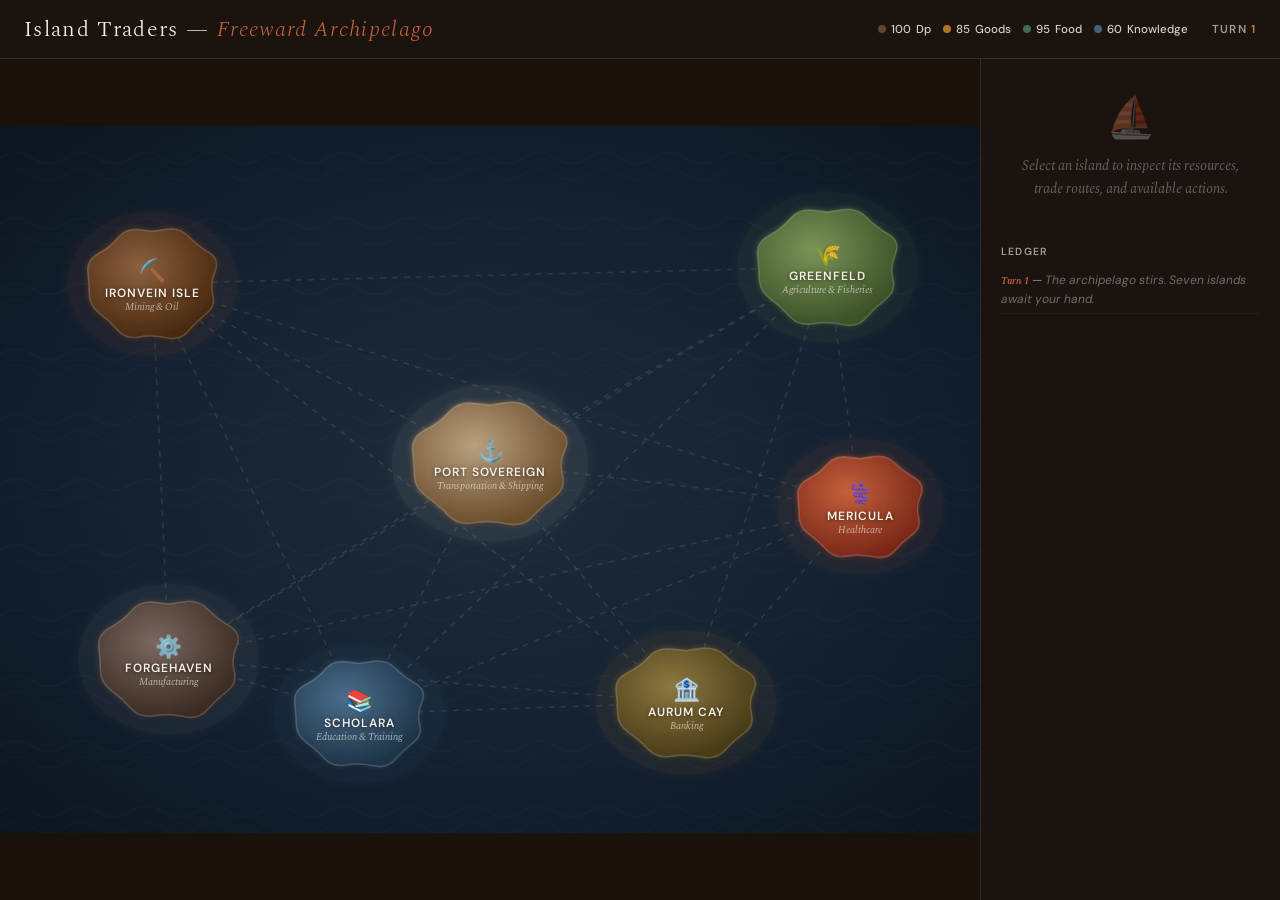
==== island_traders/board/game_board.html @ 39ecca79 "Initial commit — extract island-traders project from kind repository Co-Authored-By: Claude Sonnet 4" ====
<!DOCTYPE html>
<html lang="en">
<head>
<meta charset="UTF-8">
<meta name="viewport" content="width=device-width, initial-scale=1.0">
<title>Island Traders — Freeward Archipelago</title>
<link rel="preconnect" href="https://fonts.googleapis.com">
<link href="https://fonts.googleapis.com/css2?family=Spectral:ital,wght@0,300;0,400;0,500;1,300;1,400&family=DM+Sans:opsz,wght@9..40,300;9..40,400;9..40,500;9..40,600&display=swap" rel="stylesheet">
<style>
  :root {
    --c-sienna: #C4603C;
    --c-raw: #C8872A;
    --c-ink: #1C1410;
    --c-silver: #9E9B94;
    --c-silver-light: #D4D0C8;
    --c-silver-subtle: #EDEBE6;
    --c-cream: #F5EFE6;
    --c-white: #FDFBF8;
    --c-earth: #7A4A2C;
    --c-earth-light: #A06A4A;
    --font-display: 'Spectral', Georgia, serif;
    --font-body: 'DM Sans', Arial, sans-serif;
  }

  *, *::before, *::after { box-sizing: border-box; margin: 0; padding: 0; }

  body {
    font-family: var(--font-body);
    background: #1a1208;
    color: var(--c-cream);
    height: 100vh;
    overflow: hidden;
    display: flex;
    flex-direction: column;
  }

  /* Header */
  #header {
    display: flex;
    align-items: center;
    justify-content: space-between;
    padding: 12px 24px;
    border-bottom: 1px solid rgba(212,208,200,0.15);
    background: rgba(28,20,16,0.8);
    backdrop-filter: blur(8px);
    z-index: 10;
    flex-shrink: 0;
  }
  #header h1 {
    font-family: var(--font-display);
    font-size: 1.4rem;
    font-weight: 300;
    letter-spacing: 0.06em;
    color: var(--c-cream);
  }
  #header h1 span { color: var(--c-sienna); font-style: italic; }
  .turn-info {
    display: flex; gap: 24px; align-items: center;
  }
  .turn-badge {
    font-size: 0.72rem;
    font-weight: 600;
    letter-spacing: 0.1em;
    text-transform: uppercase;
    color: var(--c-silver);
  }
  .turn-badge strong { color: var(--c-raw); font-weight: 600; }
  .resource-bar {
    display: flex; gap: 12px;
  }
  .res-chip {
    display: flex; align-items: center; gap: 5px;
    font-size: 0.72rem; font-weight: 500;
    color: var(--c-cream); opacity: 0.85;
  }
  .res-dot { width: 8px; height: 8px; border-radius: 50%; }

  /* Main layout */
  #main {
    display: flex;
    flex: 1;
    overflow: hidden;
  }

  /* Board */
  #board-wrap {
    flex: 1;
    position: relative;
    overflow: hidden;
  }
  #board {
    width: 100%;
    height: 100%;
  }

  /* Ocean texture */
  .ocean-bg {
    fill: url(#oceanGrad);
  }

  /* Connection lines */
  .conn-line {
    stroke: rgba(212,208,200,0.12);
    stroke-width: 1.5;
    fill: none;
    stroke-dasharray: 5 6;
    transition: stroke 0.2s, stroke-width 0.2s, opacity 0.2s;
    pointer-events: none;
  }
  .conn-line.active {
    stroke: rgba(196,96,60,0.6);
    stroke-width: 2.5;
    stroke-dasharray: none;
    opacity: 1;
  }
  .conn-line.trade-anim {
    stroke: var(--c-raw);
    stroke-width: 3;
    stroke-dasharray: none;
    opacity: 0.9;
  }

  /* Islands */
  .island-group { cursor: pointer; }
  .island-body {
    transition: filter 0.25s;
  }
  .island-group:hover .island-body {
    filter: brightness(1.15);
  }
  .island-group.selected .island-body {
    filter: brightness(1.3);
  }
  .island-group.selected .island-ring {
    opacity: 1;
  }
  .island-ring {
    fill: none;
    stroke-width: 3;
    opacity: 0;
    transition: opacity 0.25s;
    animation: pulse-ring 2s infinite;
  }
  @keyframes pulse-ring {
    0%, 100% { stroke-width: 3; opacity: 0.7; }
    50% { stroke-width: 5; opacity: 1; }
  }

  .island-label {
    font-family: var(--font-body);
    font-size: 11px;
    font-weight: 600;
    letter-spacing: 0.08em;
    text-transform: uppercase;
    fill: var(--c-cream);
    text-anchor: middle;
    pointer-events: none;
    text-shadow: 0 1px 4px rgba(0,0,0,0.6);
  }
  .island-icon {
    font-size: 22px;
    text-anchor: middle;
    dominant-baseline: middle;
    pointer-events: none;
  }
  .island-sublabel {
    font-family: var(--font-display);
    font-size: 9px;
    font-weight: 400;
    font-style: italic;
    fill: rgba(245,239,230,0.65);
    text-anchor: middle;
    pointer-events: none;
  }

  /* Trade packet animation */
  .trade-packet {
    pointer-events: none;
  }

  /* Side panel */
  #side-panel {
    width: 300px;
    background: rgba(28,20,16,0.92);
    border-left: 1px solid rgba(212,208,200,0.12);
    display: flex;
    flex-direction: column;
    overflow: hidden;
    flex-shrink: 0;
  }

  .panel-island-header {
    padding: 20px 20px 16px;
    border-bottom: 1px solid rgba(212,208,200,0.1);
  }
  .panel-island-icon {
    font-size: 32px;
    margin-bottom: 8px;
    display: block;
  }
  .panel-island-name {
    font-family: var(--font-display);
    font-size: 1.3rem;
    font-weight: 400;
    color: var(--c-cream);
    margin-bottom: 2px;
  }
  .panel-island-type {
    font-size: 0.68rem;
    font-weight: 600;
    letter-spacing: 0.12em;
    text-transform: uppercase;
    color: var(--c-sienna);
  }
  .panel-island-desc {
    font-size: 0.8rem;
    color: rgba(245,239,230,0.6);
    line-height: 1.55;
    margin-top: 10px;
    font-style: italic;
    font-family: var(--font-display);
  }

  .panel-section {
    padding: 14px 20px;
    border-bottom: 1px solid rgba(212,208,200,0.08);
  }
  .panel-section-title {
    font-size: 0.65rem;
    font-weight: 600;
    letter-spacing: 0.12em;
    text-transform: uppercase;
    color: var(--c-silver);
    margin-bottom: 10px;
  }

  /* Stats */
  .stat-row {
    display: flex;
    align-items: center;
    justify-content: space-between;
    margin-bottom: 7px;
  }
  .stat-name {
    font-size: 0.78rem;
    color: rgba(245,239,230,0.75);
  }
  .stat-bar-wrap {
    display: flex; align-items: center; gap: 7px;
  }
  .stat-bar-bg {
    width: 80px; height: 4px;
    background: rgba(212,208,200,0.12);
    border-radius: 2px;
    overflow: hidden;
  }
  .stat-bar-fill {
    height: 100%;
    border-radius: 2px;
    transition: width 0.4s;
  }
  .stat-val {
    font-size: 0.72rem;
    font-weight: 600;
    font-family: var(--font-display);
    color: var(--c-raw);
    width: 20px;
    text-align: right;
  }

  /* Trade actions */
  .trade-btn {
    width: 100%;
    display: flex;
    align-items: center;
    gap: 10px;
    padding: 9px 12px;
    margin-bottom: 6px;
    border: 1px solid rgba(212,208,200,0.12);
    border-radius: 6px;
    background: rgba(245,239,230,0.04);
    color: var(--c-cream);
    font-family: var(--font-body);
    font-size: 0.78rem;
    cursor: pointer;
    text-align: left;
    transition: background 0.15s, border-color 0.15s;
  }
  .trade-btn:hover {
    background: rgba(196,96,60,0.15);
    border-color: rgba(196,96,60,0.35);
  }
  .trade-btn:active {
    background: rgba(196,96,60,0.25);
  }
  .trade-btn-icon { font-size: 14px; opacity: 0.8; }
  .trade-btn-label { flex: 1; }
  .trade-btn-cost {
    font-size: 0.68rem;
    color: var(--c-raw);
    font-weight: 600;
  }

  /* Log */
  #log {
    flex: 1;
    overflow-y: auto;
    padding: 12px 20px;
  }
  #log::-webkit-scrollbar { width: 4px; }
  #log::-webkit-scrollbar-track { background: transparent; }
  #log::-webkit-scrollbar-thumb { background: rgba(212,208,200,0.2); border-radius: 2px; }

  .log-title {
    font-size: 0.65rem;
    font-weight: 600;
    letter-spacing: 0.12em;
    text-transform: uppercase;
    color: var(--c-silver);
    margin-bottom: 8px;
  }
  .log-entry {
    font-size: 0.75rem;
    color: rgba(245,239,230,0.55);
    line-height: 1.5;
    padding: 5px 0;
    border-bottom: 1px solid rgba(212,208,200,0.05);
  }
  .log-entry strong { color: var(--c-cream); font-weight: 500; }
  .log-entry .log-time {
    font-size: 0.65rem;
    color: var(--c-sienna);
    font-weight: 600;
    font-family: var(--font-display);
    font-style: italic;
  }

  /* Empty state */
  .panel-empty {
    flex: 1;
    display: flex;
    flex-direction: column;
    align-items: center;
    justify-content: center;
    padding: 32px;
    text-align: center;
    gap: 12px;
  }
  .panel-empty-icon { font-size: 40px; opacity: 0.3; }
  .panel-empty-text {
    font-family: var(--font-display);
    font-size: 0.9rem;
    font-style: italic;
    color: rgba(245,239,230,0.35);
    line-height: 1.6;
  }

  /* Tweaks panel */
  #tweaks-panel {
    display: none;
    position: fixed;
    bottom: 24px;
    right: 324px;
    width: 220px;
    background: rgba(28,20,16,0.97);
    border: 1px solid rgba(212,208,200,0.2);
    border-radius: 8px;
    padding: 14px;
    z-index: 100;
    box-shadow: 0 8px 24px rgba(0,0,0,0.5);
  }
  #tweaks-panel h3 {
    font-family: var(--font-display);
    font-size: 0.85rem;
    font-weight: 400;
    color: var(--c-cream);
    margin-bottom: 12px;
    border-bottom: 1px solid rgba(212,208,200,0.1);
    padding-bottom: 8px;
  }
  .tweak-row { margin-bottom: 10px; }
  .tweak-label { font-size: 0.7rem; color: var(--c-silver); margin-bottom: 4px; letter-spacing: 0.06em; }
  .tweak-row input[type=range] { width: 100%; accent-color: var(--c-sienna); }
  .tweak-row select {
    width: 100%;
    background: rgba(245,239,230,0.06);
    border: 1px solid rgba(212,208,200,0.15);
    color: var(--c-cream);
    border-radius: 4px;
    padding: 4px 8px;
    font-family: var(--font-body);
    font-size: 0.75rem;
  }
</style>
</head>
<body>

<div id="header">
  <h1>Island Traders — <span>Freeward Archipelago</span></h1>
  <div class="turn-info">
    <div class="resource-bar" id="global-resources">
      <div class="res-chip"><div class="res-dot" style="background:#7A4A2C"></div> <span id="res-dollops">100</span> Dp</div>
      <div class="res-chip"><div class="res-dot" style="background:#C8872A"></div> <span id="res-goods">85</span> Goods</div>
      <div class="res-chip"><div class="res-dot" style="background:#4A7C59"></div> <span id="res-food">95</span> Food</div>
      <div class="res-chip"><div class="res-dot" style="background:#4A6E8C"></div> <span id="res-knowledge">60</span> Knowledge</div>
    </div>
    <div class="turn-badge">Turn <strong id="turn-num">1</strong></div>
  </div>
</div>

<div id="main">
  <div id="board-wrap">
    <svg id="board" viewBox="0 0 900 650" preserveAspectRatio="xMidYMid meet">
      <defs>
        <radialGradient id="oceanGrad" cx="50%" cy="50%" r="70%">
          <stop offset="0%" stop-color="#1e2d3a"/>
          <stop offset="60%" stop-color="#132030"/>
          <stop offset="100%" stop-color="#0d1520"/>
        </radialGradient>
        <!-- Wave pattern -->
        <pattern id="waves" x="0" y="0" width="60" height="60" patternUnits="userSpaceOnUse">
          <path d="M0 30 Q15 20 30 30 Q45 40 60 30" stroke="rgba(255,255,255,0.025)" stroke-width="1" fill="none"/>
          <path d="M0 45 Q15 35 30 45 Q45 55 60 45" stroke="rgba(255,255,255,0.015)" stroke-width="1" fill="none"/>
        </pattern>
        <!-- Island gradients -->
        <radialGradient id="grad-hub" cx="40%" cy="35%" r="65%">
          <stop offset="0%" stop-color="#B8A080"/>
          <stop offset="100%" stop-color="#6B4E2C"/>
        </radialGradient>
        <radialGradient id="grad-resources" cx="40%" cy="35%" r="65%">
          <stop offset="0%" stop-color="#8C6040"/>
          <stop offset="100%" stop-color="#4A2A10"/>
        </radialGradient>
        <radialGradient id="grad-agriculture" cx="40%" cy="35%" r="65%">
          <stop offset="0%" stop-color="#7A9458"/>
          <stop offset="100%" stop-color="#3D5228"/>
        </radialGradient>
        <radialGradient id="grad-healthcare" cx="40%" cy="35%" r="65%">
          <stop offset="0%" stop-color="#C4603C"/>
          <stop offset="100%" stop-color="#7A2818"/>
        </radialGradient>
        <radialGradient id="grad-banking" cx="40%" cy="35%" r="65%">
          <stop offset="0%" stop-color="#8C7840"/>
          <stop offset="100%" stop-color="#4A3C18"/>
        </radialGradient>
        <radialGradient id="grad-manufacturing" cx="40%" cy="35%" r="65%">
          <stop offset="0%" stop-color="#7A6860"/>
          <stop offset="100%" stop-color="#3C2C24"/>
        </radialGradient>
        <radialGradient id="grad-education" cx="40%" cy="35%" r="65%">
          <stop offset="0%" stop-color="#4A6E8C"/>
          <stop offset="100%" stop-color="#1E3448"/>
        </radialGradient>
        <!-- Glow filter -->
        <filter id="glow" x="-30%" y="-30%" width="160%" height="160%">
          <feGaussianBlur stdDeviation="6" result="blur"/>
          <feMerge><feMergeNode in="blur"/><feMergeNode in="SourceGraphic"/></feMerge>
        </filter>
        <filter id="glow-soft" x="-20%" y="-20%" width="140%" height="140%">
          <feGaussianBlur stdDeviation="3" result="blur"/>
          <feMerge><feMergeNode in="blur"/><feMergeNode in="SourceGraphic"/></feMerge>
        </filter>
        <!-- Marker for trade arrows -->
        <marker id="arrowhead" markerWidth="8" markerHeight="6" refX="6" refY="3" orient="auto">
          <polygon points="0 0, 8 3, 0 6" fill="var(--c-raw)" opacity="0.8"/>
        </marker>
      </defs>

      <!-- Ocean -->
      <rect width="900" height="650" fill="url(#oceanGrad)"/>
      <rect width="900" height="650" fill="url(#waves)"/>

      <!-- Grid lines (subtle) -->
      <g stroke="rgba(255,255,255,0.025)" stroke-width="0.5">
        <line x1="0" y1="108" x2="900" y2="108"/>
        <line x1="0" y1="216" x2="900" y2="216"/>
        <line x1="0" y1="324" x2="900" y2="324"/>
        <line x1="0" y1="432" x2="900" y2="432"/>
        <line x1="0" y1="540" x2="900" y2="540"/>
        <line x1="150" y1="0" x2="150" y2="650"/>
        <line x1="300" y1="0" x2="300" y2="650"/>
        <line x1="450" y1="0" x2="450" y2="650"/>
        <line x1="600" y1="0" x2="600" y2="650"/>
        <line x1="750" y1="0" x2="750" y2="650"/>
      </g>

      <!-- Connection lines (all pairs) -->
      <g id="connections"></g>

      <!-- Trade route animations -->
      <g id="trade-animations"></g>

      <!-- Islands -->
      <g id="islands"></g>
    </svg>
  </div>

  <div id="side-panel">
    <div id="panel-content">
      <div class="panel-empty">
        <div class="panel-empty-icon">⛵</div>
        <div class="panel-empty-text">Select an island to inspect its resources, trade routes, and available actions.</div>
      </div>
    </div>
    <div id="log">
      <div class="log-title">Ledger</div>
      <div id="log-entries"></div>
    </div>
  </div>
</div>

<div id="tweaks-panel">
  <h3>Tweaks</h3>
  <div class="tweak-row">
    <div class="tweak-label">Ocean Depth</div>
    <input type="range" min="0" max="100" value="50" oninput="tweakOcean(this.value)">
  </div>
  <div class="tweak-row">
    <div class="tweak-label">Island Style</div>
    <select onchange="tweakIslandStyle(this.value)">
      <option value="natural">Natural</option>
      <option value="tactical">Tactical</option>
      <option value="minimal">Minimal</option>
    </select>
  </div>
  <div class="tweak-row">
    <div class="tweak-label">Connection Density</div>
    <select onchange="tweakConnections(this.value)">
      <option value="all">Show all routes</option>
      <option value="selected">Only selected</option>
    </select>
  </div>
</div>

<script>
const TWEAK_DEFAULTS = /*EDITMODE-BEGIN*/{
  "oceanDepth": 50,
  "islandStyle": "natural",
  "connectionDensity": "all"
}/*EDITMODE-END*/;

// ── Island Data ──────────────────────────────────────────────
const ISLANDS = [
  {
    id: 'transport',
    name: 'Port Sovereign',
    type: 'Transportation & Shipping',
    icon: '⚓',
    desc: 'The nexus of all trade. Every cargo route passes through here — Freight is life.',
    cx: 450, cy: 310,
    rx: 72, ry: 58,
    grad: 'grad-hub',
    ring: '#D4D0C8',
    stats: { Connectivity: 10, 'Fleet Size': 7, 'Trade Volume': 9, Reliability: 8 },
    produces: ['⚓ Freight  6 / season'],
    needs:    ['🛢️ Oil  2 / season'],
    actions: [
      { icon: '⚓', label: 'Produce Freight', target: 'self', cost: '2 Oil' },
      { icon: '🚢', label: 'Arrange Worker Transport', target: 'any', cost: 'negotiated' },
      { icon: '💱', label: 'Market Sell Freight', target: 'market', cost: '—' },
    ]
  },
  {
    id: 'mining',
    name: 'Ironvein Isle',
    type: 'Mining & Oil',
    icon: '⛏️',
    desc: 'Rich ore veins and deep oil wells. The raw fuel of the entire archipelago.',
    cx: 140, cy: 145,
    rx: 60, ry: 52,
    grad: 'grad-resources',
    ring: '#C4603C',
    stats: { 'Ore Reserves': 10, 'Oil Output': 8, Labour: 6, Equipment: 7 },
    produces: ['⛏️ Ore  5 / season', '🛢️ Oil  3 / season'],
    needs:    ['🛢️ Oil  1 / season', '🚢 Freight  1 / season'],
    actions: [
      { icon: '⛏️', label: 'Extract Ore & Oil', target: 'self', cost: '1 Oil + 1 Freight' },
      { icon: '🚛', label: 'Export Ore to Forgehaven', target: 'manufacturing', cost: '—' },
      { icon: '💱', label: 'Sell Oil on Market', target: 'market', cost: '—' },
    ]
  },
  {
    id: 'agriculture',
    name: 'Greenfeld',
    type: 'Agriculture & Fisheries',
    icon: '🌾',
    desc: 'Fertile plains and abundant seas. It feeds every island in the archipelago.',
    cx: 760, cy: 130,
    rx: 65, ry: 55,
    grad: 'grad-agriculture',
    ring: '#7A9458',
    stats: { 'Food Output': 9, 'Fish Harvest': 8, Fertility: 7, Stability: 9 },
    produces: ['🌾 Food  4 / season', '🐟 Fish  3 / season'],
    needs:    ['⚙️ Capital Equipment  1 / season'],
    actions: [
      { icon: '🌾', label: 'Harvest Season', target: 'self', cost: '1 Capital Equipment' },
      { icon: '🚢', label: 'Export Food Supply', target: 'any', cost: '—' },
      { icon: '💱', label: 'Market Sell Food & Fish', target: 'market', cost: '—' },
    ]
  },
  {
    id: 'healthcare',
    name: 'Mericula',
    type: 'Healthcare',
    icon: '⚕️',
    desc: 'Healers, apothecaries, and vaccine labs. Life and wellness are their currency.',
    cx: 790, cy: 350,
    rx: 58, ry: 48,
    grad: 'grad-healthcare',
    ring: '#C4603C',
    stats: { 'Health Index': 9, 'Vaccine Output': 6, Research: 7, Population: 8 },
    produces: ['⚕️ Health Services  4 / season', '💉 Vaccine  1 / season'],
    needs:    ['📚 Knowledge  1 / season', '⚙️ Capital Equipment  1 / season'],
    actions: [
      { icon: '⚕️', label: 'Provide Health Services', target: 'self', cost: '1 Knowledge + 1 Equip' },
      { icon: '💉', label: 'Distribute Vaccines', target: 'any', cost: '1 Vaccine / island' },
      { icon: '🔬', label: 'Joint Research with Scholara', target: 'education', cost: '—' },
    ]
  },
  {
    id: 'banking',
    name: 'Aurum Cay',
    type: 'Banking',
    icon: '🏦',
    desc: 'Vaults of gold and ledgers of empire. Finance flows where it is invited.',
    cx: 630, cy: 530,
    rx: 65, ry: 52,
    grad: 'grad-banking',
    ring: '#C8872A',
    stats: { Capital: 10, 'Interest Rate': 8, Influence: 9, Risk: 5 },
    produces: ['💳 Finance  3 / season'],
    needs:    ['— (no inputs required)'],
    actions: [
      { icon: '💳', label: 'Produce Finance', target: 'self', cost: '—' },
      { icon: '📈', label: 'Issue Loan to Island', target: 'any', cost: '—' },
      { icon: '🏛️', label: 'Establish Credit Line', target: 'any', cost: 'negotiated' },
    ]
  },
  {
    id: 'manufacturing',
    name: 'Forgehaven',
    type: 'Manufacturing',
    icon: '⚙️',
    desc: 'Furnaces roar, wheels turn. Ore becomes goods and capital equipment.',
    cx: 155, cy: 490,
    rx: 65, ry: 55,
    grad: 'grad-manufacturing',
    ring: '#9E9B94',
    stats: { Output: 9, Labour: 8, Technology: 6, 'Energy Use': 7 },
    produces: ['📦 Goods  3 / season', '⚙️ Capital Equipment  2 / season'],
    needs:    ['⛏️ Ore  2 / season', '🛢️ Oil  1 / season', '🚢 Freight  1 / season'],
    actions: [
      { icon: '🏭', label: 'Produce Goods & Equipment', target: 'self', cost: '2 Ore + 1 Oil + 1 Freight' },
      { icon: '⚙️', label: 'Export Capital Equipment', target: 'any', cost: '—' },
      { icon: '🔧', label: 'Order Power Station (20 MW)', target: 'any', cost: '15 Goods + 5 Equip' },
    ]
  },
  {
    id: 'education',
    name: 'Scholara',
    type: 'Education & Training',
    icon: '📚',
    desc: 'Libraries, academies, and the University. Skilled workers are its greatest export.',
    cx: 330, cy: 540,
    rx: 60, ry: 50,
    grad: 'grad-education',
    ring: '#4A6E8C',
    stats: { Knowledge: 9, 'Training Slots': 8, Research: 7, Influence: 6 },
    produces: ['📚 Knowledge  4 / season'],
    needs:    ['⚙️ Capital Equipment  1 / season'],
    actions: [
      { icon: '📚', label: 'Produce Knowledge', target: 'self', cost: '1 Capital Equipment' },
      { icon: '🎓', label: 'Review Training Requests', target: 'self', cost: 'negotiated fee' },
      { icon: '🔬', label: 'Joint Research with Mericula', target: 'healthcare', cost: '—' },
    ]
  }
];

// ── State ────────────────────────────────────────────────────
let selectedId = null;
let turn = 1;
let gameState = {
  dollops: 100, goods: 85, food: 95, knowledge: 60
};
let connectionMode = 'all';
let logEntries = [];

// ── Layout helpers ───────────────────────────────────────────
function islandById(id) { return ISLANDS.find(i => i.id === id); }

// Build organic island shape using ellipse with noise-like path
function islandPath(cx, cy, rx, ry) {
  const pts = [];
  const n = 16;
  const bumps = [0.92, 1.08, 0.96, 1.12, 0.88, 1.05, 0.95, 1.1, 0.9, 1.07, 0.93, 1.04, 0.97, 1.09, 0.91, 1.06];
  for (let i = 0; i < n; i++) {
    const angle = (i / n) * Math.PI * 2 - Math.PI / 2;
    const b = bumps[i];
    const x = cx + Math.cos(angle) * rx * b;
    const y = cy + Math.sin(angle) * ry * b;
    pts.push([x, y]);
  }
  let d = `M ${pts[0][0]} ${pts[0][1]}`;
  for (let i = 0; i < n; i++) {
    const curr = pts[i];
    const next = pts[(i + 1) % n];
    const mid = [(curr[0] + next[0]) / 2, (curr[1] + next[1]) / 2];
    d += ` Q ${curr[0]} ${curr[1]} ${mid[0]} ${mid[1]}`;
  }
  d += ' Z';
  return d;
}

// ── Render connections ───────────────────────────────────────
function renderConnections() {
  const g = document.getElementById('connections');
  g.innerHTML = '';
  for (let i = 0; i < ISLANDS.length; i++) {
    for (let j = i + 1; j < ISLANDS.length; j++) {
      const a = ISLANDS[i], b = ISLANDS[j];
      const line = document.createElementNS('http://www.w3.org/2000/svg', 'line');
      line.setAttribute('x1', a.cx); line.setAttribute('y1', a.cy);
      line.setAttribute('x2', b.cx); line.setAttribute('y2', b.cy);
      line.classList.add('conn-line');
      line.id = `conn-${a.id}-${b.id}`;
      g.appendChild(line);
    }
  }
}

function highlightConnections(islandId) {
  document.querySelectorAll('.conn-line').forEach(l => l.classList.remove('active'));
  if (!islandId) return;
  ISLANDS.forEach(other => {
    if (other.id === islandId) return;
    const ids = [islandId, other.id].sort();
    const line = document.getElementById(`conn-${ids[0]}-${ids[1]}`);
    if (line) line.classList.add('active');
  });
}

// ── Render islands ───────────────────────────────────────────
function renderIslands() {
  const g = document.getElementById('islands');
  g.innerHTML = '';
  ISLANDS.forEach(island => {
    const grp = document.createElementNS('http://www.w3.org/2000/svg', 'g');
    grp.classList.add('island-group');
    grp.id = `island-${island.id}`;
    grp.setAttribute('data-id', island.id);

    // Glow halo
    const halo = document.createElementNS('http://www.w3.org/2000/svg', 'ellipse');
    halo.setAttribute('cx', island.cx); halo.setAttribute('cy', island.cy);
    halo.setAttribute('rx', island.rx + 18); halo.setAttribute('ry', island.ry + 14);
    halo.setAttribute('fill', island.ring);
    halo.setAttribute('opacity', '0.08');
    halo.setAttribute('filter', 'url(#glow)');
    grp.appendChild(halo);

    // Pulse ring
    const ring = document.createElementNS('http://www.w3.org/2000/svg', 'path');
    ring.setAttribute('d', islandPath(island.cx, island.cy, island.rx + 10, island.ry + 8));
    ring.setAttribute('stroke', island.ring);
    ring.setAttribute('fill', 'none');
    ring.setAttribute('stroke-width', '3');
    ring.classList.add('island-ring');
    grp.appendChild(ring);

    // Island body
    const body = document.createElementNS('http://www.w3.org/2000/svg', 'path');
    body.setAttribute('d', islandPath(island.cx, island.cy, island.rx, island.ry));
    body.setAttribute('fill', `url(#${island.grad})`);
    body.setAttribute('filter', 'url(#glow-soft)');
    body.classList.add('island-body');
    grp.appendChild(body);

    // Shore outline
    const shore = document.createElementNS('http://www.w3.org/2000/svg', 'path');
    shore.setAttribute('d', islandPath(island.cx, island.cy, island.rx, island.ry));
    shore.setAttribute('fill', 'none');
    shore.setAttribute('stroke', 'rgba(245,239,230,0.18)');
    shore.setAttribute('stroke-width', '1.5');
    grp.appendChild(shore);

    // Icon
    const icon = document.createElementNS('http://www.w3.org/2000/svg', 'text');
    icon.setAttribute('x', island.cx); icon.setAttribute('y', island.cy - 10);
    icon.setAttribute('font-size', '20'); icon.setAttribute('text-anchor', 'middle');
    icon.setAttribute('dominant-baseline', 'middle');
    icon.textContent = island.icon;
    grp.appendChild(icon);

    // Name label
    const label = document.createElementNS('http://www.w3.org/2000/svg', 'text');
    label.setAttribute('x', island.cx); label.setAttribute('y', island.cy + 12);
    label.classList.add('island-label');
    label.textContent = island.name;
    grp.appendChild(label);

    // Type sublabel
    const sub = document.createElementNS('http://www.w3.org/2000/svg', 'text');
    sub.setAttribute('x', island.cx); sub.setAttribute('y', island.cy + 24);
    sub.classList.add('island-sublabel');
    sub.textContent = island.type;
    grp.appendChild(sub);

    grp.addEventListener('click', () => selectIsland(island.id));
    g.appendChild(grp);
  });
}

// ── Select island ────────────────────────────────────────────
function selectIsland(id) {
  if (selectedId === id) {
    selectedId = null;
    document.querySelectorAll('.island-group').forEach(g => g.classList.remove('selected'));
    highlightConnections(null);
    showEmptyPanel();
    return;
  }
  selectedId = id;
  document.querySelectorAll('.island-group').forEach(g => g.classList.remove('selected'));
  document.getElementById(`island-${id}`).classList.add('selected');
  highlightConnections(id);
  showIslandPanel(islandById(id));
}

function showEmptyPanel() {
  document.getElementById('panel-content').innerHTML = `
    <div class="panel-empty">
      <div class="panel-empty-icon">⛵</div>
      <div class="panel-empty-text">Select an island to inspect its resources, trade routes, and available actions.</div>
    </div>`;
}

function showIslandPanel(island) {
  const statsHtml = Object.entries(island.stats).map(([k, v]) => `
    <div class="stat-row">
      <span class="stat-name">${k}</span>
      <div class="stat-bar-wrap">
        <div class="stat-bar-bg"><div class="stat-bar-fill" style="width:${v*10}%;background:${island.ring}"></div></div>
        <span class="stat-val">${v}</span>
      </div>
    </div>`).join('');

  const producesHtml = island.produces.map(r =>
    `<div style="font-size:0.78rem;color:rgba(245,239,230,0.85);padding:3px 0">${r}</div>`
  ).join('');

  const needsHtml = island.needs.map(r =>
    `<div style="font-size:0.78rem;color:rgba(245,239,230,0.6);padding:3px 0">${r}</div>`
  ).join('');

  const actionsHtml = island.actions.map((a, i) => `
    <button class="trade-btn" onclick="doAction('${island.id}', ${i})">
      <span class="trade-btn-icon">${a.icon}</span>
      <span class="trade-btn-label">${a.label}</span>
      <span class="trade-btn-cost">${a.cost}</span>
    </button>`).join('');

  const transportHtml = selectedId ? `
    <div class="panel-section" style="background:rgba(196,96,60,0.06)">
      <div class="panel-section-title">Transport here</div>
      <div style="font-size:0.75rem;color:rgba(245,239,230,0.65);line-height:1.7">
        ✈️ <strong style="color:var(--c-cream)">Flight</strong> — 20% of primary fee, immediate<br>
        🚢 <strong style="color:var(--c-cream)">Cargo vessel</strong> — free ≤ 2 passengers, +1 season<br>
        🚤 <strong style="color:var(--c-cream)">Hire Transporter</strong> — negotiated, immediate
      </div>
    </div>` : '';

  document.getElementById('panel-content').innerHTML = `
    <div class="panel-island-header">
      <span class="panel-island-icon">${island.icon}</span>
      <div class="panel-island-name">${island.name}</div>
      <div class="panel-island-type">${island.type}</div>
      <div class="panel-island-desc">${island.desc}</div>
    </div>
    <div class="panel-section">
      <div class="panel-section-title">Attributes</div>
      ${statsHtml}
    </div>
    <div class="panel-section">
      <div class="panel-section-title">Produces</div>
      ${producesHtml}
    </div>
    <div class="panel-section">
      <div class="panel-section-title">Needs</div>
      ${needsHtml}
    </div>
    ${transportHtml}
    <div class="panel-section">
      <div class="panel-section-title">Actions</div>
      ${actionsHtml}
    </div>`;
}

// ── Actions / Trade animation ─────────────────────────────────
function doAction(islandId, actionIdx) {
  const island = islandById(islandId);
  const action = island.actions[actionIdx];

  // Find target island for animation
  let targetIsland = null;
  if (action.target === 'any') targetIsland = ISLANDS.find(i => i.id !== islandId);
  else if (action.target !== 'self' && action.target !== 'all') targetIsland = islandById(action.target);

  if (targetIsland) animateTrade(island, targetIsland);

  // Update resources
  const rand = (n) => Math.floor(Math.random() * n) + 1;
  gameState.goods = Math.max(0, gameState.goods + (islandId === 'manufacturing' ? rand(8) : -rand(3)));
  gameState.dollops = Math.max(0, gameState.dollops + (islandId === 'banking' ? rand(10) : -rand(4)));
  gameState.food = Math.max(0, gameState.food + (islandId === 'agriculture' ? rand(7) : -rand(2)));
  gameState.knowledge = Math.max(0, gameState.knowledge + (islandId === 'education' ? rand(6) : -rand(2)));
  updateResourceBar();

  // Advance turn
  turn++;
  document.getElementById('turn-num').textContent = turn;

  // Log
  addLog(island, action);
}

function animateTrade(from, to) {
  const g = document.getElementById('trade-animations');
  const line = document.createElementNS('http://www.w3.org/2000/svg', 'line');
  line.setAttribute('x1', from.cx); line.setAttribute('y1', from.cy);
  line.setAttribute('x2', to.cx); line.setAttribute('y2', to.cy);
  line.setAttribute('stroke', '#C8872A');
  line.setAttribute('stroke-width', '2.5');
  line.setAttribute('stroke-dasharray', '8 4');
  line.setAttribute('marker-end', 'url(#arrowhead)');
  line.setAttribute('opacity', '0');
  g.appendChild(line);

  // Fade in, hold, fade out
  let op = 0;
  const fadeIn = setInterval(() => {
    op += 0.1;
    line.setAttribute('opacity', Math.min(op, 1));
    if (op >= 1) { clearInterval(fadeIn); setTimeout(fadeOut, 600); }
  }, 30);
  function fadeOut() {
    const fi = setInterval(() => {
      op -= 0.08;
      line.setAttribute('opacity', Math.max(op, 0));
      if (op <= 0) { clearInterval(fi); g.removeChild(line); }
    }, 30);
  }

  // Packet dot
  const dot = document.createElementNS('http://www.w3.org/2000/svg', 'circle');
  dot.setAttribute('r', '5');
  dot.setAttribute('fill', '#C8872A');
  dot.setAttribute('opacity', '0.9');
  g.appendChild(dot);

  let t = 0;
  const anim = setInterval(() => {
    t += 0.025;
    if (t > 1) { clearInterval(anim); g.removeChild(dot); return; }
    const x = from.cx + (to.cx - from.cx) * t;
    const y = from.cy + (to.cy - from.cy) * t;
    dot.setAttribute('cx', x); dot.setAttribute('cy', y);
  }, 16);
}

function updateResourceBar() {
  document.getElementById('res-dollops').textContent = gameState.dollops;
  document.getElementById('res-goods').textContent = gameState.goods;
  document.getElementById('res-food').textContent = gameState.food;
  document.getElementById('res-knowledge').textContent = gameState.knowledge;
}

function addLog(island, action) {
  const entry = document.createElement('div');
  entry.classList.add('log-entry');
  entry.innerHTML = `<span class="log-time">Turn ${turn}</span> — <strong>${island.name}</strong>: ${action.label} <span style="color:var(--c-silver);font-size:0.68rem">(${action.cost})</span>`;
  const logEl = document.getElementById('log-entries');
  logEl.insertBefore(entry, logEl.firstChild);
  // trim log
  while (logEl.children.length > 20) logEl.removeChild(logEl.lastChild);
}

// ── Tweaks ───────────────────────────────────────────────────
function tweakOcean(val) {
  const stop1 = `hsl(210, ${20 + val/5}%, ${8 + val/12}%)`;
  document.getElementById('board').style.filter = `brightness(${0.7 + val/200})`;
}
function tweakIslandStyle(val) {
  // Could swap path complexity — simplified for demo
  document.querySelectorAll('.island-body, .island-ring').forEach(el => {
    if (val === 'tactical') el.style.filter = 'none';
    else if (val === 'minimal') el.style.opacity = '0.8';
    else el.style.filter = '';
  });
}
function tweakConnections(val) {
  connectionMode = val;
  if (val === 'all') {
    document.querySelectorAll('.conn-line').forEach(l => l.style.display = '');
    highlightConnections(selectedId);
  } else {
    document.querySelectorAll('.conn-line').forEach(l => l.style.display = 'none');
    if (selectedId) highlightConnections(selectedId);
  }
}

// ── Tweaks panel toggle (host protocol) ──────────────────────
window.addEventListener('message', e => {
  if (e.data?.type === '__activate_edit_mode') document.getElementById('tweaks-panel').style.display = 'block';
  if (e.data?.type === '__deactivate_edit_mode') document.getElementById('tweaks-panel').style.display = 'none';
});
window.parent.postMessage({ type: '__edit_mode_available' }, '*');

// ── Init ─────────────────────────────────────────────────────
renderConnections();
renderIslands();

// Opening log entry
setTimeout(() => {
  const entry = document.createElement('div');
  entry.classList.add('log-entry');
  entry.innerHTML = `<span class="log-time">Turn 1</span> — <em style="color:rgba(245,239,230,0.4)">The archipelago stirs. Seven islands await your hand.</em>`;
  document.getElementById('log-entries').appendChild(entry);
}, 300);
</script>
</body>
</html>
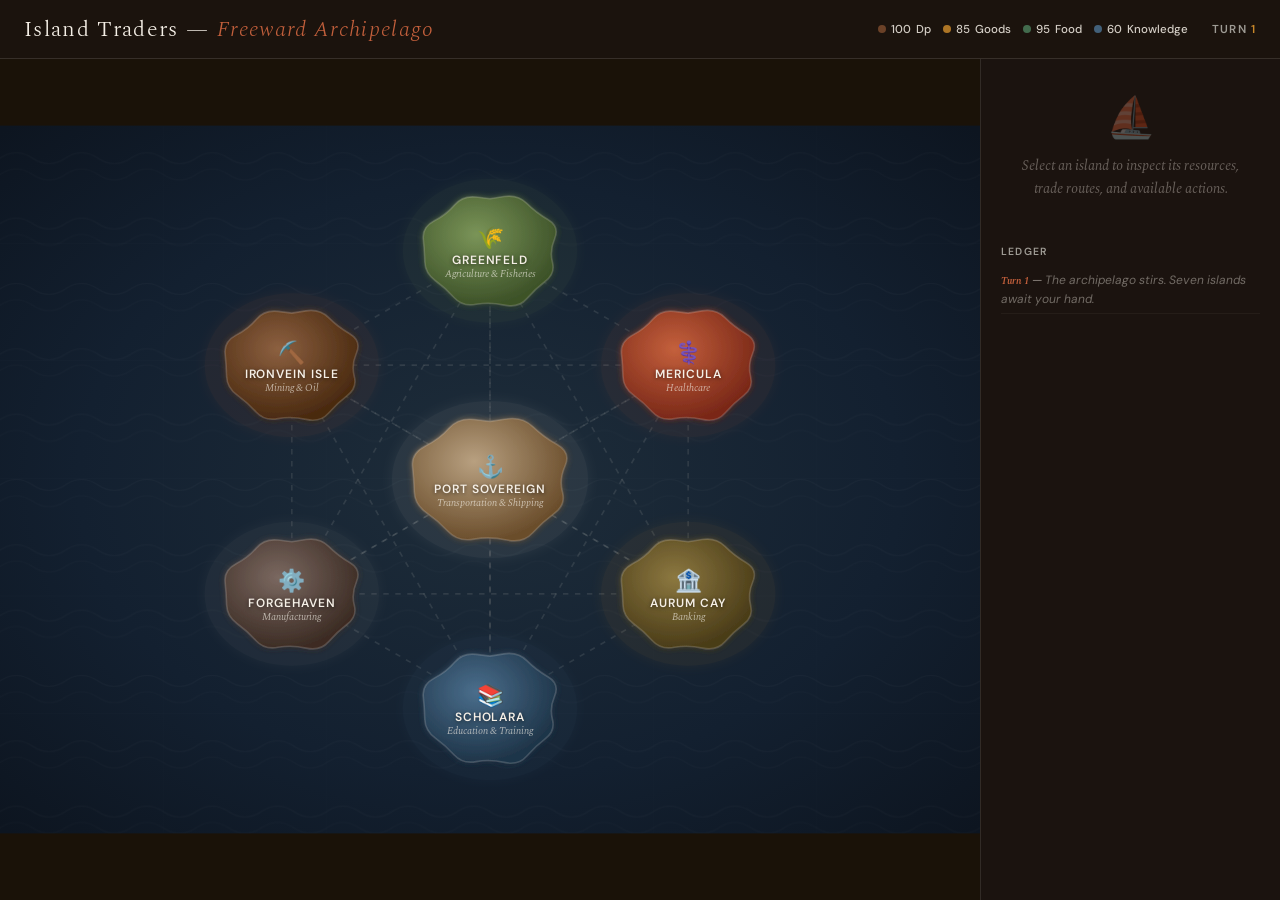
==== commit 2425da4a: "Add ForgeHaven product lines and hexagonal board layout ForgeHaven (Manufacturer) now runs four spec" ====
--- a/island_traders/board/game_board.html
+++ b/island_traders/board/game_board.html
@@ -547,7 +547,7 @@
     type: 'Transportation & Shipping',
     icon: '⚓',
     desc: 'The nexus of all trade. Every cargo route passes through here — Freight is life.',
-    cx: 450, cy: 310,
+    cx: 450, cy: 325,
     rx: 72, ry: 58,
     grad: 'grad-hub',
     ring: '#D4D0C8',
@@ -566,8 +566,8 @@
     type: 'Mining & Oil',
     icon: '⛏️',
     desc: 'Rich ore veins and deep oil wells. The raw fuel of the entire archipelago.',
-    cx: 140, cy: 145,
-    rx: 60, ry: 52,
+    cx: 268, cy: 220,
+    rx: 62, ry: 52,
     grad: 'grad-resources',
     ring: '#C4603C',
     stats: { 'Ore Reserves': 10, 'Oil Output': 8, Labour: 6, Equipment: 7 },
@@ -585,8 +585,8 @@
     type: 'Agriculture & Fisheries',
     icon: '🌾',
     desc: 'Fertile plains and abundant seas. It feeds every island in the archipelago.',
-    cx: 760, cy: 130,
-    rx: 65, ry: 55,
+    cx: 450, cy: 115,
+    rx: 62, ry: 52,
     grad: 'grad-agriculture',
     ring: '#7A9458',
     stats: { 'Food Output': 9, 'Fish Harvest': 8, Fertility: 7, Stability: 9 },
@@ -604,8 +604,8 @@
     type: 'Healthcare',
     icon: '⚕️',
     desc: 'Healers, apothecaries, and vaccine labs. Life and wellness are their currency.',
-    cx: 790, cy: 350,
-    rx: 58, ry: 48,
+    cx: 632, cy: 220,
+    rx: 62, ry: 52,
     grad: 'grad-healthcare',
     ring: '#C4603C',
     stats: { 'Health Index': 9, 'Vaccine Output': 6, Research: 7, Population: 8 },
@@ -623,8 +623,8 @@
     type: 'Banking',
     icon: '🏦',
     desc: 'Vaults of gold and ledgers of empire. Finance flows where it is invited.',
-    cx: 630, cy: 530,
-    rx: 65, ry: 52,
+    cx: 632, cy: 430,
+    rx: 62, ry: 52,
     grad: 'grad-banking',
     ring: '#C8872A',
     stats: { Capital: 10, 'Interest Rate': 8, Influence: 9, Risk: 5 },
@@ -642,8 +642,8 @@
     type: 'Manufacturing',
     icon: '⚙️',
     desc: 'Furnaces roar, wheels turn. Ore becomes goods and capital equipment.',
-    cx: 155, cy: 490,
-    rx: 65, ry: 55,
+    cx: 268, cy: 430,
+    rx: 62, ry: 52,
     grad: 'grad-manufacturing',
     ring: '#9E9B94',
     stats: { Output: 9, Labour: 8, Technology: 6, 'Energy Use': 7 },
@@ -661,8 +661,8 @@
     type: 'Education & Training',
     icon: '📚',
     desc: 'Libraries, academies, and the University. Skilled workers are its greatest export.',
-    cx: 330, cy: 540,
-    rx: 60, ry: 50,
+    cx: 450, cy: 535,
+    rx: 62, ry: 52,
     grad: 'grad-education',
     ring: '#4A6E8C',
     stats: { Knowledge: 9, 'Training Slots': 8, Research: 7, Influence: 6 },
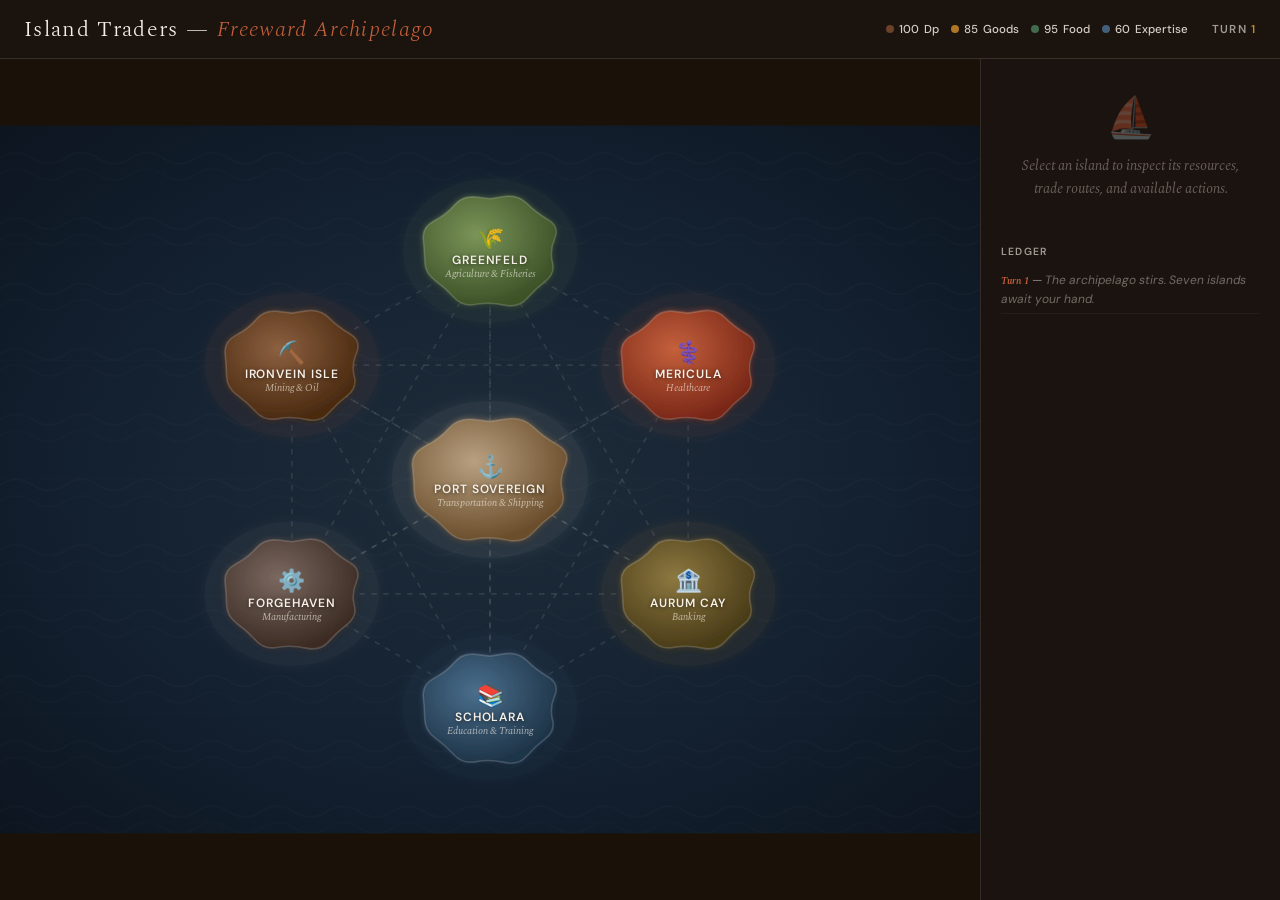
==== commit 4b235923: "Merge claude/education-phase1-rename: Knowledge → Expertise (Education Phase 1)" ====
--- a/island_traders/board/game_board.html
+++ b/island_traders/board/game_board.html
@@ -402,7 +402,7 @@
       <div class="res-chip"><div class="res-dot" style="background:#7A4A2C"></div> <span id="res-dollops">100</span> Dp</div>
       <div class="res-chip"><div class="res-dot" style="background:#C8872A"></div> <span id="res-goods">85</span> Goods</div>
       <div class="res-chip"><div class="res-dot" style="background:#4A7C59"></div> <span id="res-food">95</span> Food</div>
-      <div class="res-chip"><div class="res-dot" style="background:#4A6E8C"></div> <span id="res-knowledge">60</span> Knowledge</div>
+      <div class="res-chip"><div class="res-dot" style="background:#4A6E8C"></div> <span id="res-knowledge">60</span> Expertise</div>
     </div>
     <div class="turn-badge">Turn <strong id="turn-num">1</strong></div>
   </div>
@@ -591,9 +591,9 @@
     ring: '#7A9458',
     stats: { 'Food Output': 9, 'Fish Harvest': 8, Fertility: 7, Stability: 9 },
     produces: ['🌾 Food  4 / season', '🐟 Fish  3 / season'],
-    needs:    ['⚙️ Capital Equipment  1 / season'],
+    needs:    ['🚜 Farm Machinery  1 / season', '🛢️ Oil  1 / season'],
     actions: [
-      { icon: '🌾', label: 'Harvest Season', target: 'self', cost: '1 Capital Equipment' },
+      { icon: '🌾', label: 'Harvest Season', target: 'self', cost: '1 Farm Machinery + 1 Oil' },
       { icon: '🚢', label: 'Export Food Supply', target: 'any', cost: '—' },
       { icon: '💱', label: 'Market Sell Food & Fish', target: 'market', cost: '—' },
     ]
@@ -610,9 +610,9 @@
     ring: '#C4603C',
     stats: { 'Health Index': 9, 'Vaccine Output': 6, Research: 7, Population: 8 },
     produces: ['⚕️ Health Services  4 / season', '💉 Vaccine  1 / season'],
-    needs:    ['📚 Knowledge  1 / season', '⚙️ Capital Equipment  1 / season'],
+    needs:    ['📚 Expertise  1 / season', '🔬 Laboratory Equipment  1 / season'],
     actions: [
-      { icon: '⚕️', label: 'Provide Health Services', target: 'self', cost: '1 Knowledge + 1 Equip' },
+      { icon: '⚕️', label: 'Provide Health Services', target: 'self', cost: '1 Expertise + 1 Lab Equipment' },
       { icon: '💉', label: 'Distribute Vaccines', target: 'any', cost: '1 Vaccine / island' },
       { icon: '🔬', label: 'Joint Research with Scholara', target: 'education', cost: '—' },
     ]
@@ -641,17 +641,17 @@
     name: 'Forgehaven',
     type: 'Manufacturing',
     icon: '⚙️',
-    desc: 'Furnaces roar, wheels turn. Ore becomes goods and capital equipment.',
+    desc: 'Furnaces roar, wheels turn. Ore becomes specialised machinery and laboratory equipment.',
     cx: 268, cy: 430,
     rx: 62, ry: 52,
     grad: 'grad-manufacturing',
     ring: '#9E9B94',
     stats: { Output: 9, Labour: 8, Technology: 6, 'Energy Use': 7 },
-    produces: ['📦 Goods  3 / season', '⚙️ Capital Equipment  2 / season'],
+    produces: ['🔧 Machinery lines', '🔬 Laboratory Equipment'],
     needs:    ['⛏️ Ore  2 / season', '🛢️ Oil  1 / season', '🚢 Freight  1 / season'],
     actions: [
       { icon: '🏭', label: 'Produce Goods & Equipment', target: 'self', cost: '2 Ore + 1 Oil + 1 Freight' },
-      { icon: '⚙️', label: 'Export Capital Equipment', target: 'any', cost: '—' },
+      { icon: '🔬', label: 'Export Laboratory Equipment', target: 'any', cost: '—' },
       { icon: '🔧', label: 'Order Power Station (20 MW)', target: 'any', cost: '15 Goods + 5 Equip' },
     ]
   },
@@ -665,11 +665,11 @@
     rx: 62, ry: 52,
     grad: 'grad-education',
     ring: '#4A6E8C',
-    stats: { Knowledge: 9, 'Training Slots': 8, Research: 7, Influence: 6 },
-    produces: ['📚 Knowledge  4 / season'],
-    needs:    ['⚙️ Capital Equipment  1 / season'],
+    stats: { Expertise: 9, 'Training Slots': 8, Research: 7, Influence: 6 },
+    produces: ['📚 Expertise  4 / season'],
+    needs:    ['🔬 Laboratory Equipment  1 / season'],
     actions: [
-      { icon: '📚', label: 'Produce Knowledge', target: 'self', cost: '1 Capital Equipment' },
+      { icon: '📚', label: 'Produce Expertise', target: 'self', cost: '1 Laboratory Equipment' },
       { icon: '🎓', label: 'Review Training Requests', target: 'self', cost: 'negotiated fee' },
       { icon: '🔬', label: 'Joint Research with Mericula', target: 'healthcare', cost: '—' },
     ]
